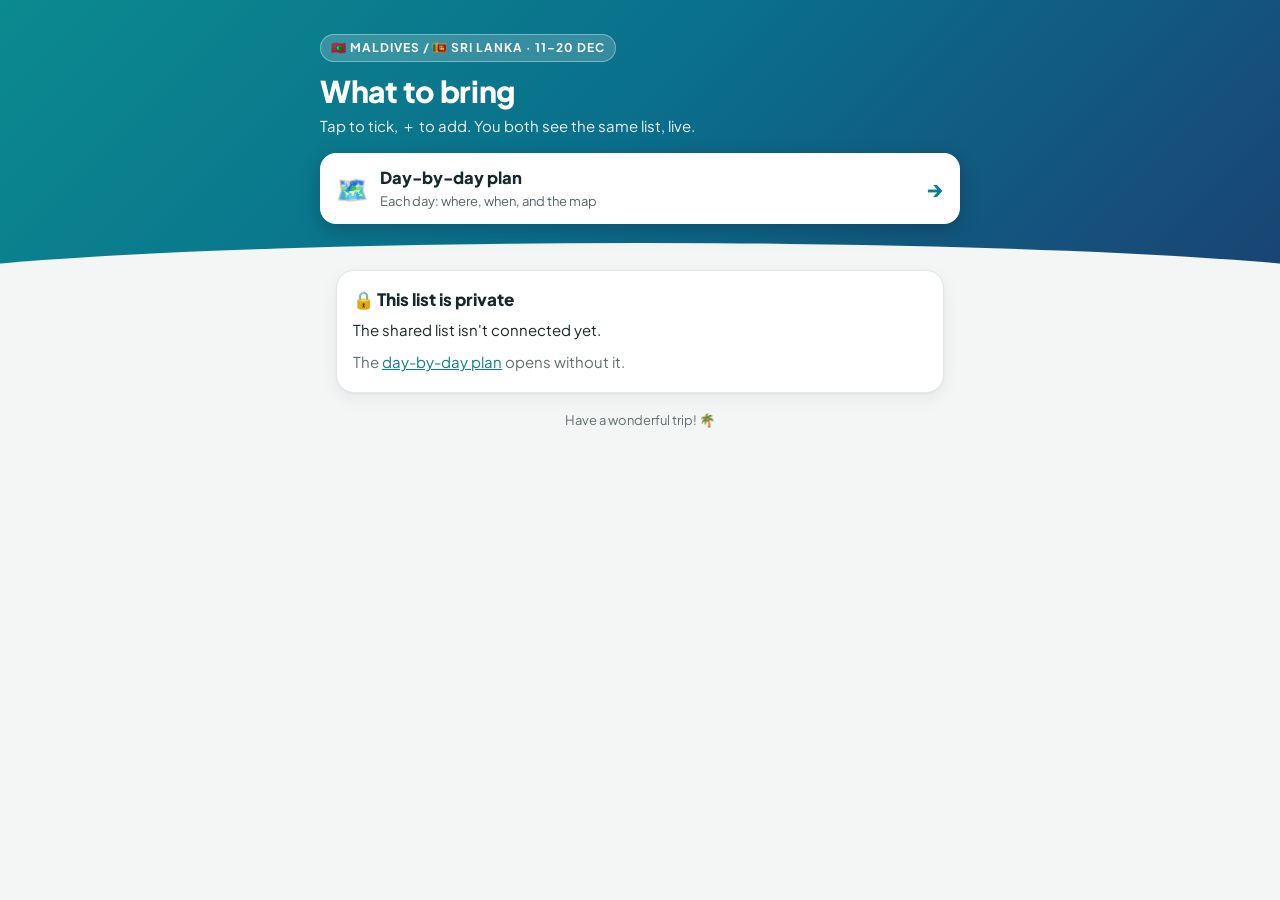
==== index.html @ 83df2777 "Maldives / Sri Lanka trip site: shared bring list and day-by-day plan Co-Authored-By: Claude Fable 5" ====
<!doctype html>
<html lang="en">
<head>
<meta charset="utf-8">
<meta name="viewport" content="width=device-width, initial-scale=1">
<meta name="robots" content="noindex, nofollow">
<meta name="referrer" content="no-referrer">
<title>Maldives / Sri Lanka: what to bring</title>
<link rel="preconnect" href="https://fonts.googleapis.com">
<link rel="preconnect" href="https://fonts.gstatic.com" crossorigin>
<link href="https://fonts.googleapis.com/css2?family=Plus+Jakarta+Sans:wght@400;600;700;800&display=swap" rel="stylesheet">
<link rel="stylesheet" href="style.css">
</head>
<body>
<div class="hero"><div class="hero-inner">
  <span class="eyebrow">🇲🇻 Maldives / 🇱🇰 Sri Lanka · 11–20 Dec</span>
  <h1>What to bring</h1>
  <p>Tap to tick, ＋ to add. You both see the same list, live.</p>
  <a class="cta-hero" href="day-plan.html"><span>🗺️</span><span><b>Day-by-day plan</b><small>Each day: where, when, and the map</small></span><span class="arrow">→</span></a>
</div></div>
<main>

<div id="app" hidden>
  <div class="who" role="group" aria-label="Whose list">
    <button type="button" id="who-rishabh" aria-pressed="true">Rishabh<small></small></button>
    <button type="button" id="who-divya" aria-pressed="false">Divya<small></small></button>
  </div>
  <div class="progress"><div class="meter"><span id="meter"></span></div><div class="count" id="count"></div></div>
  <div class="bar">
    <div class="sync" id="sync" role="status">Connecting…</div>
    <button type="button" id="edit" aria-pressed="false">✎ Edit list</button>
  </div>
  <div id="lists"></div>
  <div class="foot-actions"><button type="button" id="untick">Untick everything on this list</button></div>
</div>

<section id="gate" class="gate" hidden>
  <h2>🔒 This list is private</h2>
  <p id="gate-msg">Open it with the full link Rishabh sent you, or paste that link here.</p>
  <form id="gate-form">
    <input id="gate-input" type="text" autocomplete="off" autocapitalize="off" spellcheck="false" placeholder="Paste the link" aria-label="The link to the list">
    <button type="submit">Open</button>
  </form>
  <p class="note">The <a href="day-plan.html">day-by-day plan</a> opens without it.</p>
</section>

<footer>Have a wonderful trip! 🌴</footer>
</main>
<script src="config.js"></script>
<script src="app.js"></script>
</body>
</html>
---- style.css ----
/* Maldives / Sri Lanka trip site. Based on the Phuket checklist's stylesheet (same cards, rows and day plan),
   with a lagoon palette and the parts the shared bring list needs (person switch, add row, edit mode). */
:root {
  --bg: #f3f6f5;
  --card: #ffffff;
  --ink: #17282d;
  --muted: #5f6f74;
  --line: #e1e8e7;
  --accent: #0b7f8a;
  --accent-soft: #dff1f1;
  --sun: #c9701c;
  --done: #9aa7aa;
  --danger: #b3261e;
  --warn-bg: #fff4e3;
  --warn-ink: #7a4a10;
  --box: #c3cfce;
  --shadow: 0 1px 2px rgba(23, 40, 45, .05), 0 6px 18px rgba(23, 40, 45, .06);
  --hero: linear-gradient(135deg, #0b8a8f 0%, #0a6f8c 48%, #1a4372 100%);
}
@media (prefers-color-scheme: dark) {
  :root {
    --bg: #0e1719;
    --card: #17242a;
    --ink: #e9f1f1;
    --muted: #97a8ab;
    --line: #26363b;
    --accent: #4fc7cf;
    --accent-soft: #143338;
    --sun: #f2a959;
    --done: #63736f;
    --danger: #ff8a80;
    --warn-bg: #33270f;
    --warn-ink: #f2cf94;
    --box: #46595d;
    --shadow: 0 1px 2px rgba(0, 0, 0, .3), 0 6px 18px rgba(0, 0, 0, .25);
    --hero: linear-gradient(135deg, #0a5f66 0%, #0a4e66 48%, #142f52 100%);
  }
}

* { box-sizing: border-box; }
html { -webkit-text-size-adjust: 100%; }
body {
  margin: 0;
  background: var(--bg);
  color: var(--ink);
  font: 16px/1.5 "Plus Jakarta Sans", -apple-system, "Segoe UI", Roboto, Arial, sans-serif;
  -webkit-font-smoothing: antialiased;
}
a { color: var(--accent); }
[hidden] { display: none !important; }

/* Hero */
.hero {
  background: var(--hero);
  color: #fff;
  padding: 34px 16px 64px;
  position: relative;
  overflow: hidden;
}
.hero::after {
  content: "";
  position: absolute;
  left: -10%; right: -10%; bottom: -1px;
  height: 46px;
  background: var(--bg);
  border-radius: 50% 50% 0 0 / 100% 100% 0 0;
}
.hero-inner { max-width: 640px; margin: 0 auto; position: relative; z-index: 1; }
.eyebrow {
  display: inline-block;
  font-size: 12px; font-weight: 700; letter-spacing: .08em; text-transform: uppercase;
  background: rgba(255, 255, 255, .18);
  border: 1px solid rgba(255, 255, 255, .35);
  padding: 4px 10px; border-radius: 999px;
}
.hero h1 { font-size: 30px; line-height: 1.15; margin: 12px 0 6px; font-weight: 800; letter-spacing: -.01em; }
.hero p { margin: 0; opacity: .94; font-size: 15px; }

main { max-width: 640px; margin: -34px auto 0; padding: 0 16px 64px; position: relative; z-index: 2; }

/* Link to the other page */
.cta-hero {
  display: flex; align-items: center; gap: 12px;
  margin-top: 16px; padding: 13px 16px; border-radius: 16px;
  background: #fff; color: #17282d; text-decoration: none;
  box-shadow: 0 6px 20px rgba(0, 0, 0, .22);
}
.cta-hero > span:first-child { font-size: 26px; }
.cta-hero b { display: block; font-size: 16.5px; font-weight: 800; }
.cta-hero small { display: block; font-size: 13px; color: #55666b; margin-top: 1px; }
.cta-hero .arrow { margin-left: auto; font-size: 22px; font-weight: 800; color: #0b7f8a; }
.back { display: inline-block; color: #fff; text-decoration: none; font-weight: 600; font-size: 14px; opacity: .95; }

/* Person switch */
.who {
  display: grid; grid-template-columns: 1fr 1fr; gap: 6px;
  background: var(--card); border: 1px solid var(--line); border-radius: 18px;
  padding: 6px; box-shadow: var(--shadow);
}
.who button {
  margin: 0; border: 0; border-radius: 13px; padding: 10px 8px;
  background: transparent; color: var(--muted);
  font: inherit; font-weight: 800; font-size: 16px; cursor: pointer;
  display: flex; flex-direction: column; align-items: center; gap: 1px;
}
.who button small { font-size: 12px; font-weight: 700; opacity: .85; }
.who button[aria-pressed="true"] { background: var(--accent); color: #fff; }
@media (prefers-color-scheme: dark) { .who button[aria-pressed="true"] { color: #06262a; } }

/* Sticky progress */
.progress {
  position: sticky; top: 10px; z-index: 5;
  background: var(--card);
  border: 1px solid var(--line);
  border-radius: 16px;
  padding: 12px 14px;
  margin-top: 10px;
  box-shadow: var(--shadow);
  display: flex; align-items: center; gap: 12px;
}
.progress .meter { flex: 1; height: 10px; background: var(--line); border-radius: 999px; overflow: hidden; }
.progress .meter span { display: block; height: 100%; width: 0; background: linear-gradient(90deg, var(--sun), var(--accent)); border-radius: 999px; transition: width .35s ease; }
.progress .count { font-size: 13px; font-weight: 700; color: var(--muted); white-space: nowrap; }

/* Status line + edit switch */
.bar { display: flex; align-items: center; justify-content: space-between; gap: 10px; margin: 8px 4px 0; }
.sync { font-size: 12px; font-weight: 700; color: var(--muted); }
.sync.ok { color: var(--accent); }
.sync.warn { color: var(--sun); }
.sync.bad { color: var(--danger); }

button {
  margin: 8px 0 10px; background: transparent;
  border: 1px solid var(--line); color: var(--muted);
  border-radius: 999px; padding: 8px 14px;
  font: inherit; font-size: 13px; font-weight: 700; cursor: pointer;
}
button:hover { border-color: var(--accent); color: var(--accent); }
button:focus-visible, a:focus-visible, input:focus-visible { outline: 2px solid var(--accent); outline-offset: 2px; }
.bar button { margin: 0; padding: 6px 12px; white-space: nowrap; }
body.editing .bar button { background: var(--accent); border-color: var(--accent); color: #fff; }

/* Cards */
section {
  background: var(--card);
  border: 1px solid var(--line);
  border-radius: 18px;
  padding: 16px 16px 8px;
  margin: 16px 0;
  box-shadow: var(--shadow);
}
section h2 {
  font-size: 17px; font-weight: 800; margin: 0 0 6px;
  display: flex; justify-content: space-between; align-items: center; gap: 10px;
}
section h2 small {
  font-size: 12px; font-weight: 700; color: var(--accent);
  background: var(--accent-soft); padding: 3px 9px; border-radius: 999px; white-space: nowrap;
}
section.complete { border-color: var(--accent); }
section.complete h2 small { background: var(--accent); color: #fff; }
@media (prefers-color-scheme: dark) { section.complete h2 small { color: #06262a; } }
.empty { font-size: 14px; color: var(--muted); margin: 2px 0 8px; }

/* Checklist rows */
.row { display: flex; align-items: flex-start; gap: 4px; border-top: 1px solid var(--line); }
.row:first-child { border-top: 0; }
.row label {
  flex: 1; min-width: 0;
  display: flex; gap: 12px; align-items: flex-start;
  padding: 11px 4px; margin: 0 -4px;
  cursor: pointer; border-radius: 10px;
  -webkit-tap-highlight-color: transparent;
}
.row label:active { background: var(--accent-soft); }
input[type=checkbox] {
  appearance: none; -webkit-appearance: none;
  flex: 0 0 24px; width: 24px; height: 24px; margin: 0;
  border: 2px solid var(--box); border-radius: 8px;
  display: grid; place-content: center; cursor: pointer;
  background: var(--card);
  transition: background .15s, border-color .15s, transform .1s;
}
input[type=checkbox]:active { transform: scale(.92); }
input[type=checkbox]::after {
  content: ""; width: 6px; height: 11px;
  border: solid #fff; border-width: 0 2.5px 2.5px 0;
  transform: rotate(45deg) scale(0); margin-top: -2px;
  transition: transform .15s ease;
}
input[type=checkbox]:checked { background: var(--accent); border-color: var(--accent); }
input[type=checkbox]:checked::after { transform: rotate(45deg) scale(1); }
.row label span { padding-top: 1px; transition: color .15s; overflow-wrap: anywhere; }
.row input:checked + span { color: var(--done); text-decoration: line-through; text-decoration-thickness: 1.5px; }
.row.pending label span::after { content: " ⏳"; font-size: 12px; }

/* Edit mode: rename and remove */
.row .acts { display: none; gap: 4px; padding-top: 7px; }
body.editing .row .acts { display: flex; }
.row .acts button {
  margin: 0; width: 34px; height: 34px; padding: 0; border-radius: 10px;
  font-size: 15px; line-height: 1; display: grid; place-content: center;
}
.row .acts .del { color: var(--danger); }
.row .acts .del:hover { border-color: var(--danger); }

/* Add an item */
.add { border-top: 1px solid var(--line); padding: 8px 0 4px; }
.add > button {
  margin: 0; border: 0; padding: 8px 4px; border-radius: 10px;
  color: var(--accent); font-size: 14.5px; font-weight: 800;
}
.add form { display: grid; grid-template-columns: 1fr auto auto; gap: 8px; align-items: center; padding: 4px 0 6px; }
.add input[type=text] {
  min-width: 0; width: 100%;
  font: inherit; font-size: 16px; /* 16px stops iPhone zooming in */
  color: var(--ink); background: var(--bg);
  border: 1.5px solid var(--line); border-radius: 12px; padding: 10px 12px;
}
.add input[type=text]:focus { border-color: var(--accent); outline: none; }
.add form button { margin: 0; }
.add form .go { background: var(--accent); border-color: var(--accent); color: #fff; padding: 10px 16px; font-size: 14px; }
@media (prefers-color-scheme: dark) { .add form .go, body.editing .bar button { color: #06262a; } }
.add form .x { width: 38px; height: 38px; padding: 0; font-size: 15px; }
.add .both {
  grid-column: 1 / -1;
  display: flex; align-items: center; gap: 8px;
  font-size: 13.5px; color: var(--muted); cursor: pointer; padding: 0 2px;
}
.add .both input { flex: 0 0 20px; width: 20px; height: 20px; border-radius: 6px; }
.add .both input::after { width: 5px; height: 9px; }

/* Notices */
.note { font-size: 14px; color: var(--muted); margin: 4px 0 8px; }
.tip { margin: 8px 0 8px; padding: 9px 12px; border-radius: 12px; background: var(--warn-bg); color: var(--warn-ink); font-size: 13.5px; }
.gate h2 { display: block; }
.gate p { margin: 6px 0 10px; font-size: 15px; }
.gate form { display: grid; grid-template-columns: 1fr auto; gap: 8px; margin-bottom: 10px; }
.gate input {
  min-width: 0; font: inherit; font-size: 16px; color: var(--ink); background: var(--bg);
  border: 1.5px solid var(--line); border-radius: 12px; padding: 10px 12px;
}
.gate form button { margin: 0; background: var(--accent); border-color: var(--accent); color: #fff; }
.foot-actions { text-align: center; margin-top: 18px; }
footer { text-align: center; color: var(--muted); font-size: 13px; margin-top: 18px; }

/* Day plan */
.days { display: flex; gap: 6px; overflow-x: auto; padding: 2px 0 6px; scrollbar-width: none; }
.days::-webkit-scrollbar { display: none; }
.days a {
  flex: 0 0 auto; text-decoration: none; text-align: center;
  background: var(--card); border: 1px solid var(--line); border-radius: 12px;
  padding: 6px 10px; font-size: 12px; font-weight: 700; color: var(--muted); box-shadow: var(--shadow);
}
.days a b { display: block; font-size: 15px; color: var(--ink); font-weight: 800; }
.days a.today { border-color: var(--accent); background: var(--accent-soft); }
.leg { margin: 24px 4px 0; font-size: 13px; font-weight: 800; letter-spacing: .08em; text-transform: uppercase; color: var(--muted); }
.day { scroll-margin-top: 10px; }
.day.today { border-color: var(--accent); box-shadow: 0 0 0 2px var(--accent-soft), var(--shadow); }
.day .date { font-size: 12px; font-weight: 800; letter-spacing: .06em; text-transform: uppercase; color: var(--sun); }
.day h2 { margin-top: 2px; display: block; }
.day h2 .sub { display: block; font-size: 13px; font-weight: 600; color: var(--muted); margin-top: 1px; }
.status {
  display: inline-block; margin: 2px 0 6px; font-size: 12px; font-weight: 800;
  padding: 3px 10px; border-radius: 999px; background: var(--accent-soft); color: var(--accent);
}
.status.open { background: var(--warn-bg); color: var(--warn-ink); }
.stop { display: grid; grid-template-columns: 64px 1fr; gap: 10px; padding: 10px 0; border-top: 1px solid var(--line); }
.stop:first-of-type { border-top: 0; }
.stop .time { font-size: 13px; font-weight: 800; color: var(--accent); padding-top: 2px; }
.stop .what { font-size: 15px; min-width: 0; }
.stop .what small { display: block; color: var(--muted); font-size: 13px; margin-top: 2px; }
.opt { font-size: 11px; font-weight: 800; letter-spacing: .05em; text-transform: uppercase; color: var(--muted); border: 1px solid var(--line); border-radius: 6px; padding: 0 5px; margin-left: 4px; white-space: nowrap; }
.top { font-size: 11px; font-weight: 800; letter-spacing: .05em; text-transform: uppercase; color: #fff; background: var(--sun); border-radius: 6px; padding: 1px 6px; margin-left: 4px; white-space: nowrap; }
.pin {
  display: inline-block; font-weight: 700; font-size: 13.5px;
  background: var(--accent-soft); color: var(--accent);
  padding: 1px 8px; border-radius: 6px; text-decoration: none;
}
a.pin:hover { text-decoration: underline; }

/* Contacts */
.help .contacts { display: grid; gap: 8px; margin: 6px 0 8px; }
.help .contacts a {
  display: flex; justify-content: space-between; align-items: center; gap: 12px;
  padding: 11px 12px; border-radius: 12px; background: var(--accent-soft);
  color: var(--ink); text-decoration: none; font-weight: 600; font-size: 15px;
}
.help .contacts a b { color: var(--accent); white-space: nowrap; }
.help h3 { font-size: 12px; font-weight: 800; letter-spacing: .06em; text-transform: uppercase; color: var(--muted); margin: 10px 0 4px; }

@media (max-width: 380px) {
  .hero h1 { font-size: 26px; }
  .stop { grid-template-columns: 56px 1fr; }
}
@media (prefers-reduced-motion: reduce) { * { transition: none !important; } }
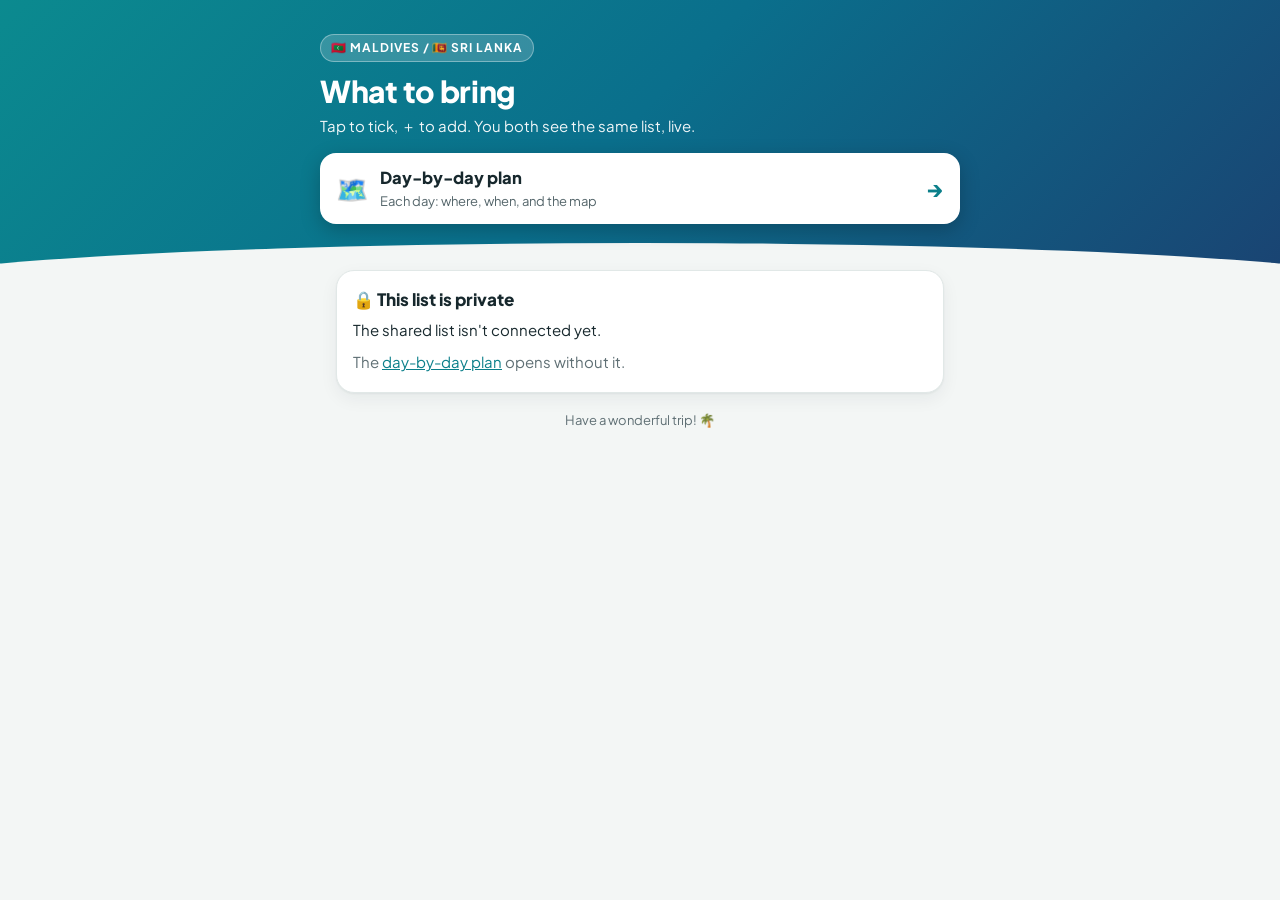
==== commit bd90ee6d: "Take the day plan off the public page while it moves behind a password Co-Authored-By: Claude Fable " ====
--- a/index.html
+++ b/index.html
@@ -13,7 +13,7 @@
 </head>
 <body>
 <div class="hero"><div class="hero-inner">
-  <span class="eyebrow">🇲🇻 Maldives / 🇱🇰 Sri Lanka · 11–20 Dec</span>
+  <span class="eyebrow">🇲🇻 Maldives / 🇱🇰 Sri Lanka</span>
   <h1>What to bring</h1>
   <p>Tap to tick, ＋ to add. You both see the same list, live.</p>
   <a class="cta-hero" href="day-plan.html"><span>🗺️</span><span><b>Day-by-day plan</b><small>Each day: where, when, and the map</small></span><span class="arrow">→</span></a>
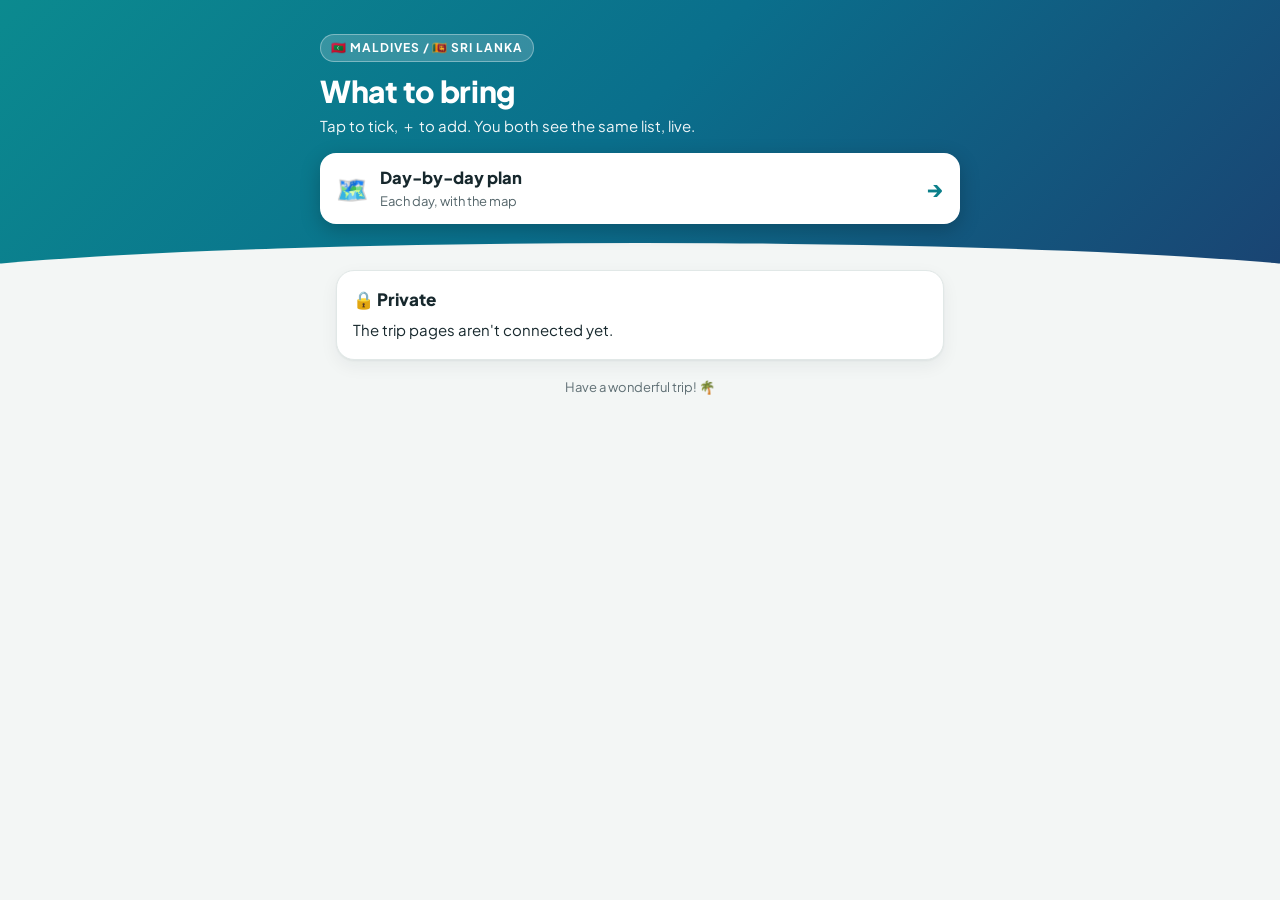
==== commit 0b03fd4b: "Password gate; the plan and the list now come only from the database Co-Authored-By: Claude Fable 5." ====
--- a/index.html
+++ b/index.html
@@ -16,7 +16,7 @@
   <span class="eyebrow">🇲🇻 Maldives / 🇱🇰 Sri Lanka</span>
   <h1>What to bring</h1>
   <p>Tap to tick, ＋ to add. You both see the same list, live.</p>
-  <a class="cta-hero" href="day-plan.html"><span>🗺️</span><span><b>Day-by-day plan</b><small>Each day: where, when, and the map</small></span><span class="arrow">→</span></a>
+  <a class="cta-hero" href="day-plan.html"><span>🗺️</span><span><b>Day-by-day plan</b><small>Each day, with the map</small></span><span class="arrow">→</span></a>
 </div></div>
 <main>
 
@@ -35,18 +35,18 @@
 </div>
 
 <section id="gate" class="gate" hidden>
-  <h2>🔒 This list is private</h2>
-  <p id="gate-msg">Open it with the full link Rishabh sent you, or paste that link here.</p>
+  <h2>🔒 Private</h2>
+  <p id="gate-msg">Enter the trip password.</p>
   <form id="gate-form">
-    <input id="gate-input" type="text" autocomplete="off" autocapitalize="off" spellcheck="false" placeholder="Paste the link" aria-label="The link to the list">
+    <input id="gate-input" type="password" autocomplete="current-password" autocapitalize="off" spellcheck="false" placeholder="Password" aria-label="Trip password">
     <button type="submit">Open</button>
   </form>
-  <p class="note">The <a href="day-plan.html">day-by-day plan</a> opens without it.</p>
 </section>
 
-<footer>Have a wonderful trip! 🌴</footer>
+<footer>Have a wonderful trip! 🌴<br><button type="button" id="lock" hidden>🔒 Lock on this phone</button></footer>
 </main>
 <script src="config.js"></script>
+<script src="core.js"></script>
 <script src="app.js"></script>
 </body>
 </html>
--- a/style.css
+++ b/style.css
@@ -241,6 +241,9 @@
   border: 1.5px solid var(--line); border-radius: 12px; padding: 10px 12px;
 }
 .gate form button { margin: 0; background: var(--accent); border-color: var(--accent); color: #fff; }
+.gate form button:disabled { opacity: .6; }
+footer button { margin-top: 14px; }
+#plan + .sync, #days + .sync { margin: 2px 4px 0; }
 .foot-actions { text-align: center; margin-top: 18px; }
 footer { text-align: center; color: var(--muted); font-size: 13px; margin-top: 18px; }
 
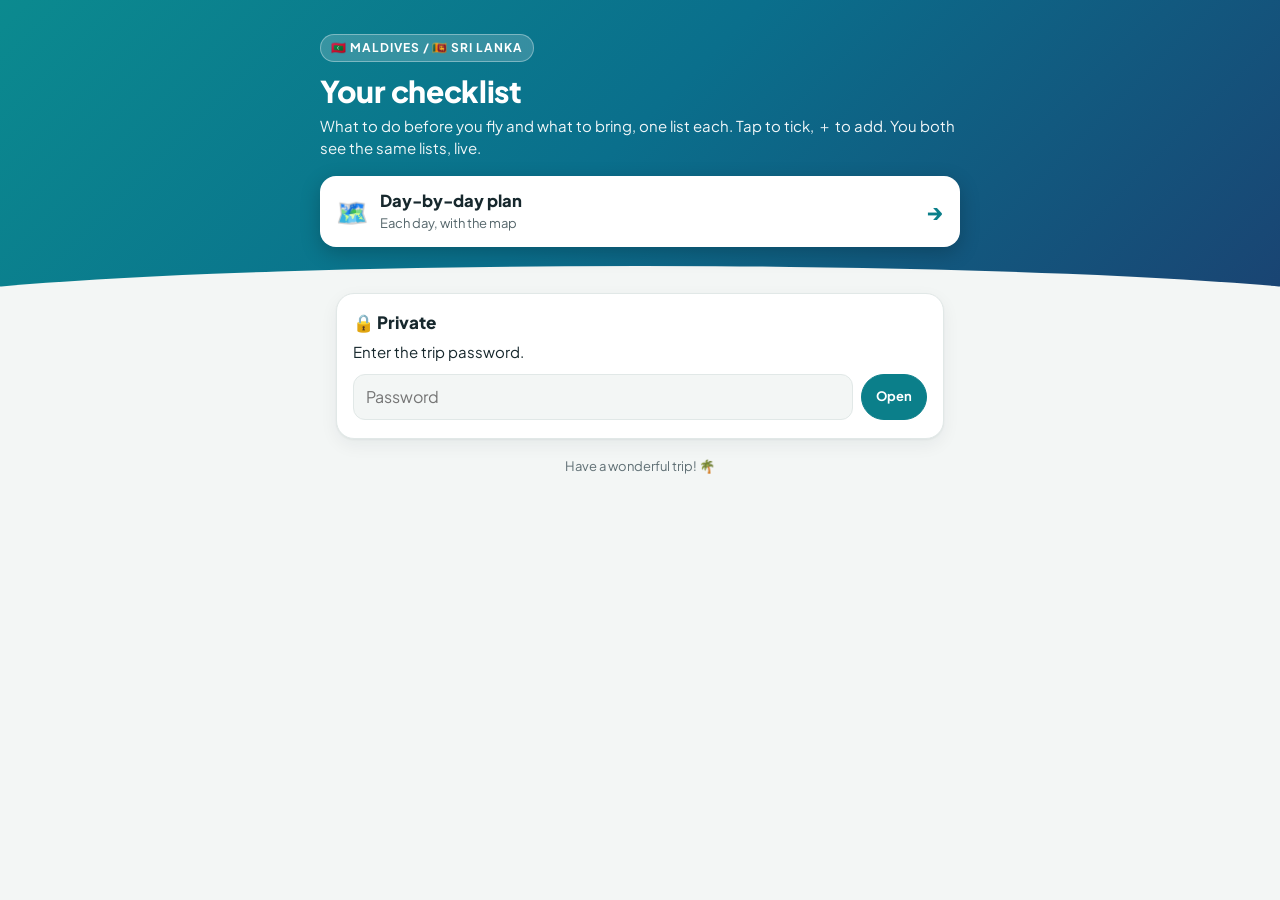
==== commit 9f6af240: "Add a "To do before you fly" section; the page is now the checklist" ====
--- a/index.html
+++ b/index.html
@@ -5,7 +5,7 @@
 <meta name="viewport" content="width=device-width, initial-scale=1">
 <meta name="robots" content="noindex, nofollow">
 <meta name="referrer" content="no-referrer">
-<title>Maldives / Sri Lanka: what to bring</title>
+<title>Maldives / Sri Lanka: checklist</title>
 <link rel="preconnect" href="https://fonts.googleapis.com">
 <link rel="preconnect" href="https://fonts.gstatic.com" crossorigin>
 <link href="https://fonts.googleapis.com/css2?family=Plus+Jakarta+Sans:wght@400;600;700;800&display=swap" rel="stylesheet">
@@ -14,8 +14,8 @@
 <body>
 <div class="hero"><div class="hero-inner">
   <span class="eyebrow">🇲🇻 Maldives / 🇱🇰 Sri Lanka</span>
-  <h1>What to bring</h1>
-  <p>Tap to tick, ＋ to add. You both see the same list, live.</p>
+  <h1>Your checklist</h1>
+  <p>What to do before you fly and what to bring, one list each. Tap to tick, ＋ to add. You both see the same lists, live.</p>
   <a class="cta-hero" href="day-plan.html"><span>🗺️</span><span><b>Day-by-day plan</b><small>Each day, with the map</small></span><span class="arrow">→</span></a>
 </div></div>
 <main>
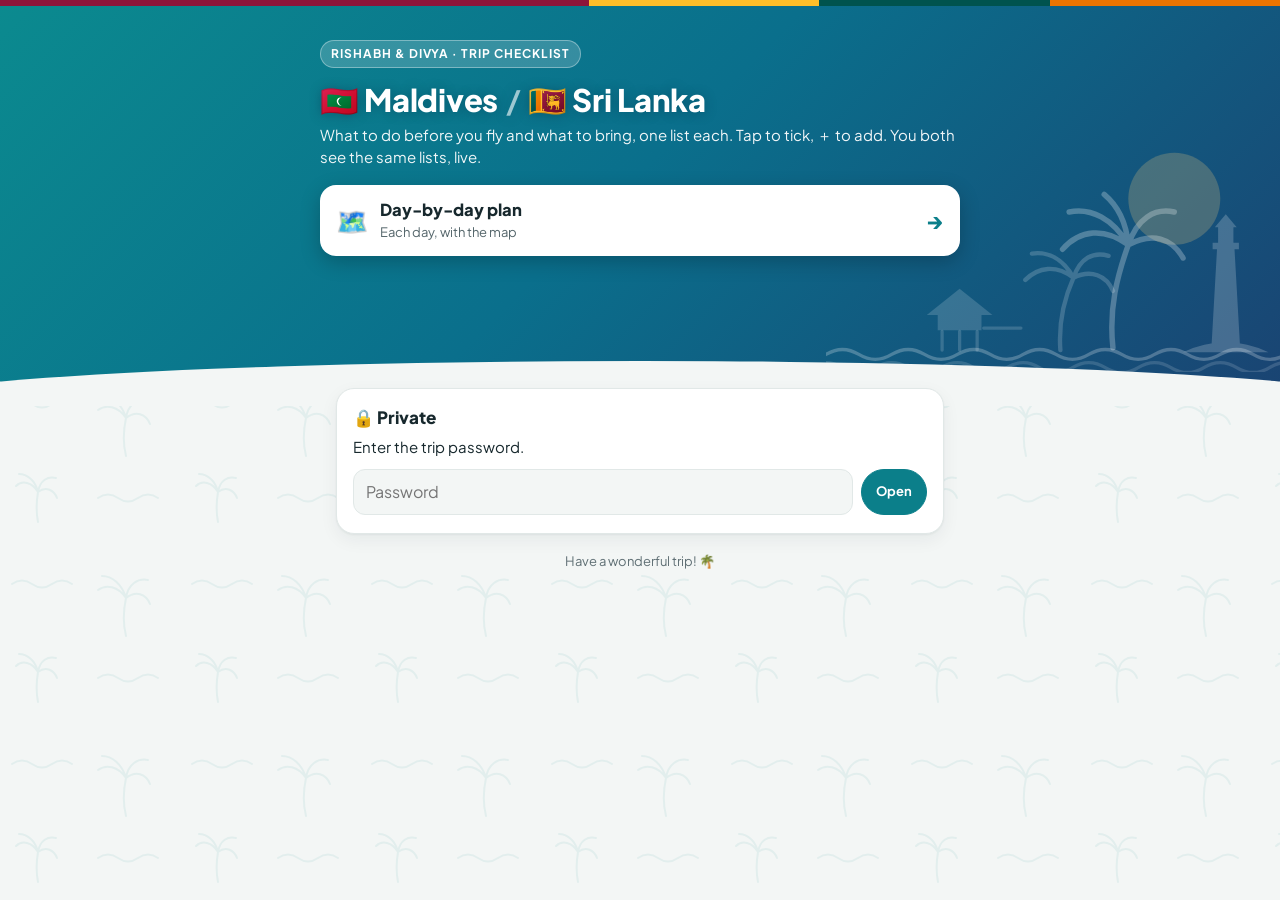
==== commit a036f5fa: "Maldives / Sri Lanka look: flag-colour stripe, header drawing, palm pattern, trip name on top" ====
--- a/index.html
+++ b/index.html
@@ -9,12 +9,13 @@
 <link rel="preconnect" href="https://fonts.googleapis.com">
 <link rel="preconnect" href="https://fonts.gstatic.com" crossorigin>
 <link href="https://fonts.googleapis.com/css2?family=Plus+Jakarta+Sans:wght@400;600;700;800&display=swap" rel="stylesheet">
+<link rel="icon" href="data:image/svg+xml,%3Csvg xmlns='http://www.w3.org/2000/svg' viewBox='0 0 100 100'%3E%3Ctext y='.9em' font-size='88'%3E%F0%9F%8C%B4%3C/text%3E%3C/svg%3E">
 <link rel="stylesheet" href="style.css">
 </head>
 <body>
 <div class="hero"><div class="hero-inner">
-  <span class="eyebrow">🇲🇻 Maldives / 🇱🇰 Sri Lanka</span>
-  <h1>Your checklist</h1>
+  <span class="eyebrow">Rishabh &amp; Divya · trip checklist</span>
+  <h1 class="trip">🇲🇻 Maldives <span class="sep">/</span> 🇱🇰 Sri Lanka</h1>
   <p>What to do before you fly and what to bring, one list each. Tap to tick, ＋ to add. You both see the same lists, live.</p>
   <a class="cta-hero" href="day-plan.html"><span>🗺️</span><span><b>Day-by-day plan</b><small>Each day, with the map</small></span><span class="arrow">→</span></a>
 </div></div>
--- a/style.css
+++ b/style.css
@@ -297,3 +297,24 @@
   .stop { grid-template-columns: 56px 1fr; }
 }
 @media (prefers-reduced-motion: reduce) { * { transition: none !important; } }
+
+/* ---- Trip identity (25 Nov): this is the Maldives / Sri Lanka site, not the Phuket one. ----
+   A stripe in Sri Lanka's flag colours at the very top, a palm / lighthouse / water-villa drawing in the
+   header, and a faint palm-and-wave pattern behind the page. All drawn here; no image files. */
+body::before {
+  content: ""; display: block; height: 6px;
+  background: linear-gradient(90deg, #8d153a 0 46%, #ffbe29 46% 64%, #00534e 64% 82%, #eb7400 82% 100%);
+}
+body { background-image: url("data:image/svg+xml,%3Csvg xmlns='http://www.w3.org/2000/svg' width='180' height='180' viewBox='0 0 180 180' fill='none' stroke='%230b7f8a' stroke-opacity='.075' stroke-width='2' stroke-linecap='round'%3E %3Cpath d='M12 44 q10 -7 20 0 t20 0 t20 0'/%3E%3Cpath d='M98 138 q10 -7 20 0 t20 0 t20 0'/%3E %3Cpath d='M126 58 C118 46 106 44 98 50 M126 58 C122 44 112 36 102 36 M126 58 C128 44 138 38 148 40 M126 58 C136 50 146 54 150 64 M126 58 C123 72 123 84 126 96'/%3E %3Cpath d='M38 132 C32 122 22 120 16 126 M38 132 C35 120 27 114 19 114 M38 132 C40 120 48 116 56 118 M38 132 C46 126 54 130 57 138 M38 132 C36 144 36 152 38 162'/%3E %3C/svg%3E"); background-size: 180px 180px; }
+@media (prefers-color-scheme: dark) { body { background-image: url("data:image/svg+xml,%3Csvg xmlns='http://www.w3.org/2000/svg' width='180' height='180' viewBox='0 0 180 180' fill='none' stroke='%234fc7cf' stroke-opacity='.06' stroke-width='2' stroke-linecap='round'%3E %3Cpath d='M12 44 q10 -7 20 0 t20 0 t20 0'/%3E%3Cpath d='M98 138 q10 -7 20 0 t20 0 t20 0'/%3E %3Cpath d='M126 58 C118 46 106 44 98 50 M126 58 C122 44 112 36 102 36 M126 58 C128 44 138 38 148 40 M126 58 C136 50 146 54 150 64 M126 58 C123 72 123 84 126 96'/%3E %3Cpath d='M38 132 C32 122 22 120 16 126 M38 132 C35 120 27 114 19 114 M38 132 C40 120 48 116 56 118 M38 132 C46 126 54 130 57 138 M38 132 C36 144 36 152 38 162'/%3E %3C/svg%3E"); } }
+.hero::before {
+  content: ""; position: absolute; right: -6px; bottom: 34px;
+  width: min(92%, 460px); aspect-ratio: 420 / 230;
+  background: url("data:image/svg+xml,%3Csvg xmlns='http://www.w3.org/2000/svg' viewBox='0 0 420 230' fill='none' stroke-linecap='round' stroke-linejoin='round'%3E %3Ccircle cx='318' cy='72' r='42' fill='%23ffd27a' fill-opacity='.22'/%3E %3Cpath fill='%23fff' fill-opacity='.2' d='M352 206 L357 118 H353 V112 H358 V98 H355 L365 86 L375 98 H372 V112 H377 V118 H373 L378 206 Z M326 212 Q365 194 404 212 Z'/%3E %3Cpath stroke='%23fff' stroke-opacity='.26' stroke-width='5' d='M262 208 C258 172 266 142 276 114 M276 114 C254 98 232 100 216 118 M276 114 C262 90 242 80 222 84 M276 114 C274 92 266 78 254 68 M276 114 C284 90 300 80 318 84 M276 114 C298 102 316 108 326 126'/%3E %3Cpath stroke='%23fff' stroke-opacity='.18' stroke-width='4' d='M214 210 C212 184 218 162 226 144 M226 144 C210 132 194 134 182 146 M226 144 C216 126 202 120 188 122 M226 144 C232 126 244 120 258 124 M226 144 C242 136 256 142 262 156'/%3E %3Cpath fill='%23fff' fill-opacity='.16' d='M92 178 L122 154 L152 178 H142 V192 H102 V178 Z'/%3E %3Cpath stroke='%23fff' stroke-opacity='.16' stroke-width='3' d='M106 193 V210 M122 193 V210 M138 193 V210 M144 190 H178'/%3E %3Cpath stroke='%23fff' stroke-width='3' stroke-opacity='.24' d='M0 214 q15 -9 30 0 t30 0 t30 0 t30 0 t30 0 t30 0 t30 0 t30 0 t30 0 t30 0 t30 0 t30 0 t30 0 t30 0'/%3E %3Cpath stroke='%23fff' stroke-width='3' stroke-opacity='.14' d='M-15 226 q15 -9 30 0 t30 0 t30 0 t30 0 t30 0 t30 0 t30 0 t30 0 t30 0 t30 0 t30 0 t30 0 t30 0 t30 0 t30 0'/%3E %3C/svg%3E") no-repeat right bottom / contain;
+  pointer-events: none;
+}
+.hero { padding-bottom: 150px; }
+.hero h1.trip { font-size: 31px; margin-top: 14px; text-shadow: 0 1px 12px rgba(6, 40, 60, .35); }
+.hero h1.trip .sep { opacity: .6; font-weight: 600; margin: 0 2px; }
+.hero .eyebrow-row { margin-top: 12px; }
+@media (max-width: 380px) { .hero h1.trip { font-size: 26px; } }
